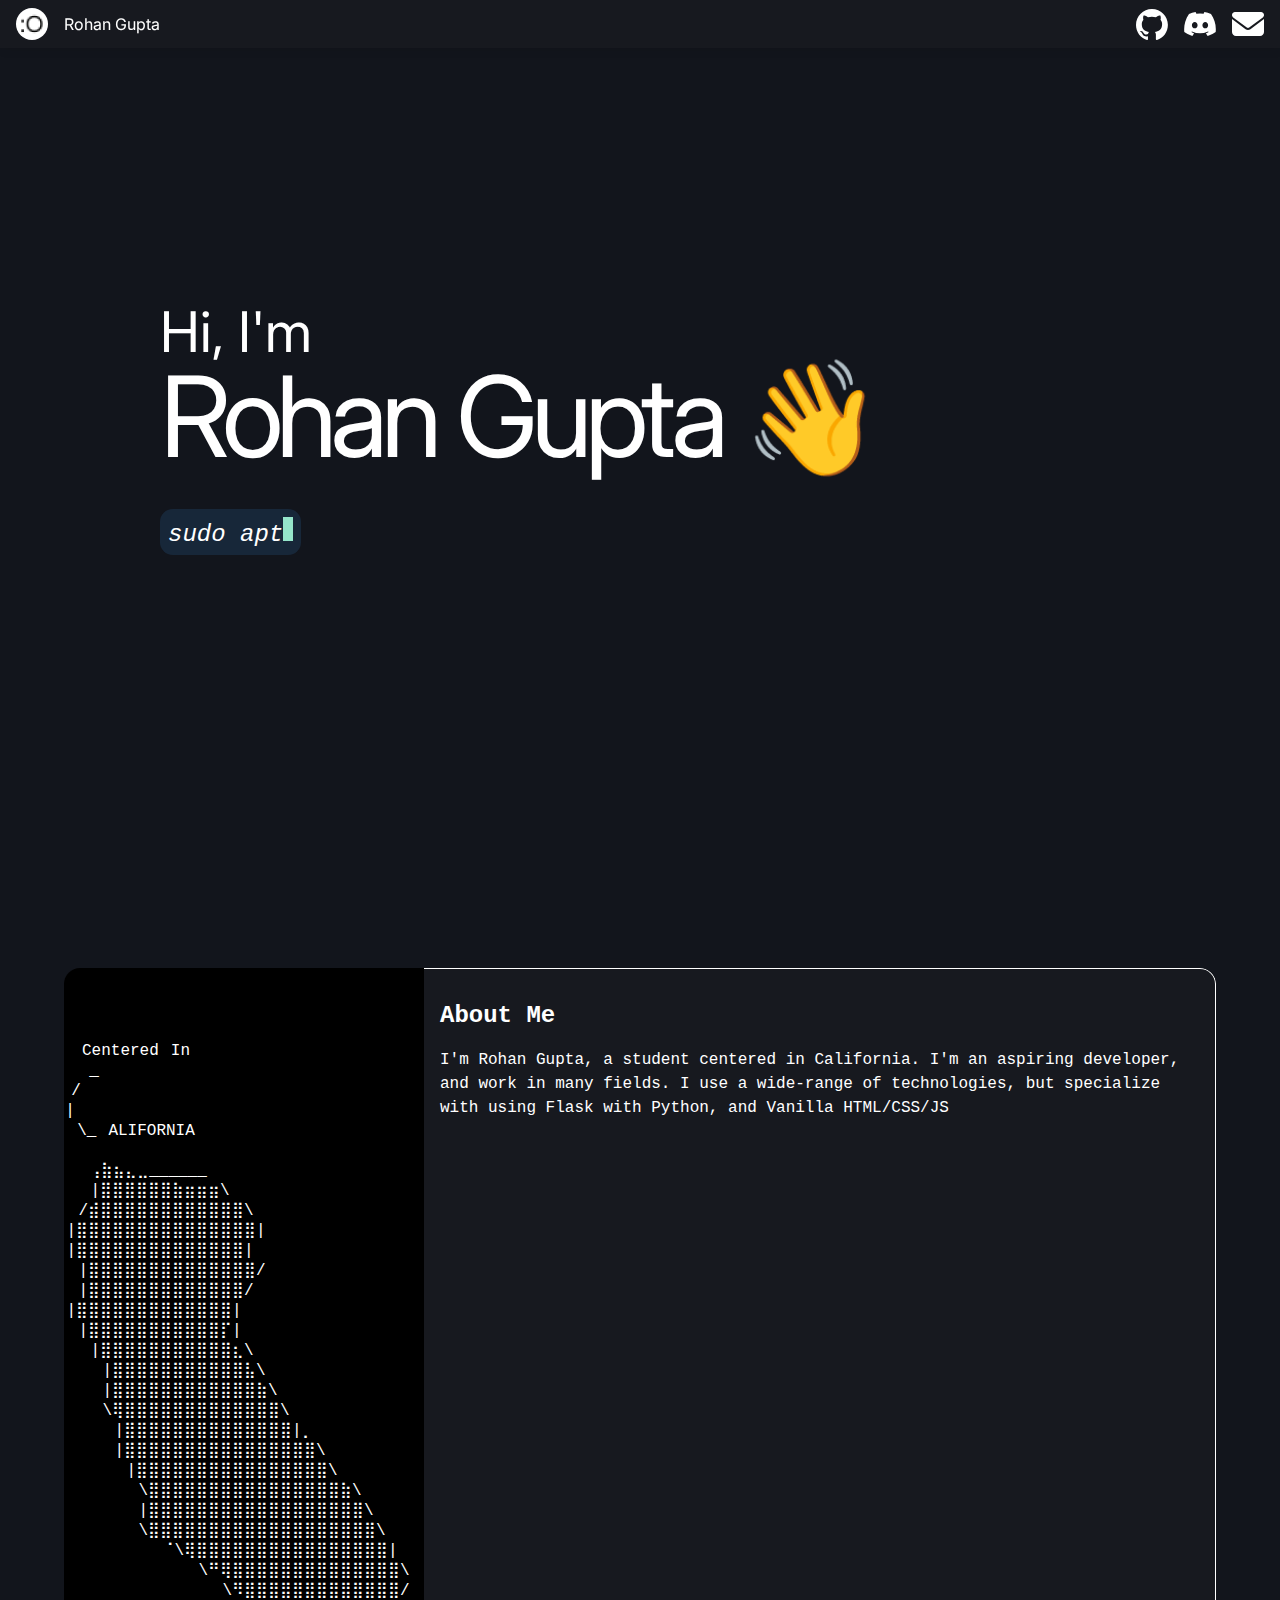
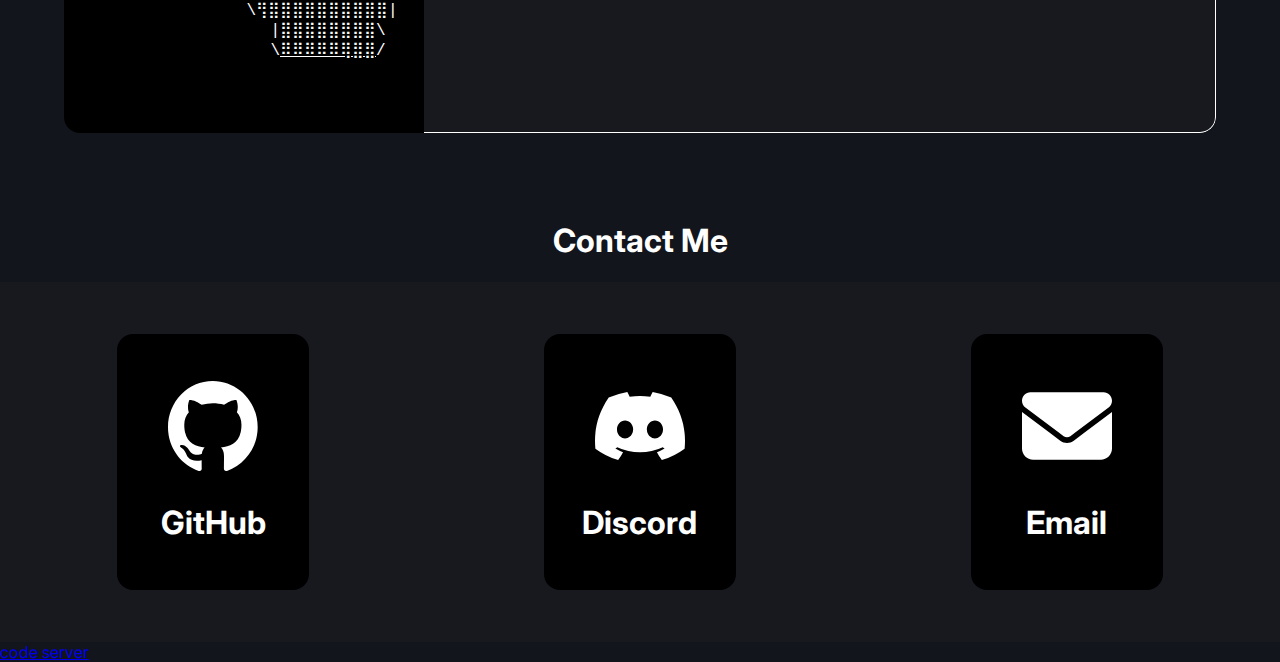
==== index.html @ 567fceb9 "Update index.html" ====
<!DOCTYPE html>
<html lang="en">

<head>
    <meta charset="UTF-8">
    <meta name="viewport" content="width=device-width, initial-scale=1.0">
    <title>Rohan Gupta</title>
    <!-- <link rel="preconnect" href="https://fonts.googleapis.com">
    <link rel="preconnect" href="https://fonts.gstatic.com" crossorigin> -->
    <link href="https://fonts.googleapis.com/css2?family=Inter:wght@100..900&display=swap" rel="stylesheet">

    <link rel="stylesheet" href="global.css">
    <link rel="stylesheet" href="style.css">

    <link href="https://fonts.googleapis.com/css2?family=Fira+Code:wght@300..700&display=swap" rel="stylesheet">
    <script src="script.js" defer></script>
</head>

<body>
    <nav>
        <span class="profile">
            <img src="pfp.png" alt="">
            <span class="flipper"><span id="first">Rohan Gupta</span><br><span class="second">Contact Me</span></span>
        </span>
        <span class="contact">
            <a href="https://github.com/simplyrohan" style="mask-image: url(github.svg);" target="_blank"></a>
            <a href="https://discord.com/users/997641290068000818" style="mask-image: url(discord.svg);"
                target="_blank"></a>
            <a href="mailto: simplyrohan10@gmail.com" style="mask-image: url(email.svg);" target="_blank"></a>
        </span>
    </nav>
    <span id="mouse-trail"></span>
    <div class="hero">
        <div class="glitch"></div>
        <div class="container">
            Hi, I'm
            <br>
            <span class="name">Rohan Gupta <span class="wave">👋</span></span>
            <br>
            <span class="code" id="activate"></span>
        </div>
    </div>
    <div class="about">
        <div class="card">
            <div id="location" style="font-family: monospace;">
                <span>⠀Centered⠀In⠀⠀⠀⠀⠀⠀⠀⠀⠀⠀⠀⠀⠀⠀⠀⠀⠀⠀⠀</span>
                <span>⠀⠀_⠀⠀⠀⠀⠀⠀⠀⠀⠀⠀⠀⠀⠀⠀⠀⠀⠀⠀⠀⠀⠀⠀⠀⠀⠀⠀⠀</span>
                <span> /⠀⠀⠀⠀⠀⠀⠀⠀⠀⠀⠀⠀⠀⠀⠀⠀⠀⠀⠀⠀⠀⠀⠀⠀⠀⠀⠀⠀</span>
                <span>|⠀⠀⠀⠀⠀⠀⠀⠀⠀⠀⠀⠀⠀⠀⠀⠀⠀⠀⠀⠀⠀⠀⠀⠀⠀⠀⠀⠀⠀</span>
                <span> \_⠀ALIFORNIA⠀⠀⠀⠀⠀⠀⠀⠀⠀⠀⠀⠀⠀⠀⠀⠀⠀⠀</span>
                <span>⠀⠀⠀⠀⠀⠀⠀⠀⠀⠀⠀⠀⠀⠀⠀⠀⠀⠀⠀⠀⠀⠀⠀⠀⠀⠀⠀⠀⠀⠀</span>
                <span>⠀⠀⢠⣷⣦⣄⣀______⠀⠀⠀⠀⠀⠀⠀⠀⠀⠀⠀⠀⠀⠀⠀⠀⠀⠀</span>
                <span>⠀⠀|⣿⣿⣿⣿⣿⣿⣷⣶⣶⣶\⠀⠀⠀⠀⠀⠀⠀⠀⠀⠀⠀⠀⠀⠀⠀⠀</span>
                <span>⠀/⣾⣿⣿⣿⣿⣿⣿⣿⣿⣿⣿⣿⣿\⠀⠀⠀⠀⠀⠀⠀⠀⠀⠀⠀⠀⠀⠀</span>
                <span>|⣿⣿⣿⣿⣿⣿⣿⣿⣿⣿⣿⣿⣿⣿⣿|⠀⠀⠀⠀⠀⠀⠀⠀⠀⠀⠀⠀⠀</span>
                <span>|⣿⣿⣿⣿⣿⣿⣿⣿⣿⣿⣿⣿⣿⣿|⠀⠀⠀⠀⠀⠀⠀⠀⠀⠀⠀⠀⠀⠀</span>
                <span>⠀|⣿⣿⣿⣿⣿⣿⣿⣿⣿⣿⣿⣿⣿⣿/⠀⠀⠀⠀⠀⠀⠀⠀⠀⠀⠀⠀⠀</span>
                <span>⠀|⣿⣿⣿⣿⣿⣿⣿⣿⣿⣿⣿⣿⣿/⠀⠀⠀⠀⠀⠀⠀⠀⠀⠀⠀⠀⠀⠀</span>
                <span>|⣿⣿⣿⣿⣿⣿⣿⣿⣿⣿⣿⣿⣿|⠀⠀⠀⠀⠀⠀⠀⠀⠀⠀⠀⠀⠀⠀⠀</span>
                <span>⠀|⣿⣿⣿⣿⣿⣿⣿⣿⣿⣿⣿⡏|⠀⠀⠀⠀⠀⠀⠀⠀⠀⠀⠀⠀⠀⠀⠀</span>
                <span>⠀⠀|⣿⣿⣿⣿⣿⣿⣿⣿⣿⣿⣿⣆\⠀⠀⠀⠀⠀⠀⠀⠀⠀⠀⠀⠀⠀⠀</span>
                <span>⠀⠀⠀|⣿⣿⣿⣿⣿⣿⣿⣿⣿⣿⣿⣧\⠀⠀⠀⠀⠀⠀⠀⠀⠀⠀⠀⠀⠀</span>
                <span>⠀⠀⠀|⣿⣿⣿⣿⣿⣿⣿⣿⣿⣿⣿⣿⣷\⠀⠀⠀⠀⠀⠀⠀⠀⠀⠀⠀⠀</span>
                <span>⠀⠀⠀\⢿⣿⣿⣿⣿⣿⣿⣿⣿⣿⣿⣿⣿⣿\⠀⠀⠀⠀⠀⠀⠀⠀⠀⠀⠀</span>
                <span>⠀⠀⠀⠀|⣿⣿⣿⣿⣿⣿⣿⣿⣿⣿⣿⣿⣿⣿|⡀⠀⠀⠀⠀⠀⠀⠀⠀⠀</span>
                <span>⠀⠀⠀⠀|⣿⣿⣿⣿⣿⣿⣿⣿⣿⣿⣿⣿⣿⣿⣿⣿\⠀⠀⠀⠀⠀⠀⠀⠀</span>
                <span>⠀⠀⠀⠀⠀|⣿⣿⣿⣿⣿⣿⣿⣿⣿⣿⣿⣿⣿⣿⣿⣿\⠀⠀⠀⠀⠀⠀⠀</span>
                <span>⠀⠀⠀⠀⠀⠀\⣿⣿⣿⣿⣿⣿⣿⣿⣿⣿⣿⣿⣿⣿⣿⣿⣷\⠀⠀⠀⠀⠀</span>
                <span>⠀⠀⠀⠀⠀⠀|⣿⣿⣿⣿⣿⣿⣿⣿⣿⣿⣿⣿⣿⣿⣿⣿⣿⣿\⠀⠀⠀⠀</span>
                <span>⠀⠀⠀⠀⠀⠀\⣿⣿⣿⣿⣿⣿⣿⣿⣿⣿⣿⣿⣿⣿⣿⣿⣿⣿⣿\⠀⠀⠀</span>
                <span>⠀⠀⠀⠀⠀⠀⠀⠀⠈\⢿⣿⣿⣿⣿⣿⣿⣿⣿⣿⣿⣿⣿⣿⣿⣿⣿|⠀⠀</span>
                <span>⠀⠀⠀⠀⠀⠀⠀⠀⠀⠀⠀\⠛⢿⣿⣿⣿⣿⣿⣿⣿⣿⣿⣿⣿⣿⣿⣿\⠀</span>
                <span>⠀⠀⠀⠀⠀⠀⠀⠀⠀⠀⠀⠀⠀\⠻⣿⣿⣿⣿⣿⣿⣿⣿⣿⣿⣿⣿⣿/⠀</span>
                <span>⠀⠀⠀⠀⠀⠀⠀⠀⠀⠀⠀⠀⠀⠀⠀\⢻⣿⣿⣿⣿⣿⣿⣿⣿⣿⣿|⠀⠀</span>
                <span>⠀⠀⠀⠀⠀⠀⠀⠀⠀⠀⠀⠀⠀⠀⠀⠀⠀|⣿⣿⣿⣿⣿⣿⣿⣿\⠀⠀⠀</span>
                <span>⠀⠀⠀⠀⠀⠀⠀⠀⠀⠀⠀⠀⠀⠀⠀⠀⠀\<u>⠿⠿⠿⠿⠿⢿⣿⣿</u>/⠀⠀⠀</span>
            </div>
            <div id="aboutme">
                <h2>About Me</h2>
                <p>I'm Rohan Gupta, a student centered in California. I'm an aspiring developer, and work in many
                    fields.
                    I use a wide-range of technologies, but specialize with using Flask with Python, and Vanilla
                    HTML/CSS/JS
                    <span id="techonolgies">

                    </span>
                </p>
            </div>
        </div>
    </div>

    <div class="center-parent"><h1>Contact Me</h1></div>
    <div id="contact">
        <a class="contact-card" href="https://github.com/simplyrohan" target="_blank">
            <img src="github.svg" alt="">
            GitHub
        </a>
        <a class="contact-card" href="https://discord.com/users/997641290068000818" target="_blank">
            <img src="discord.svg" alt="">
            Discord
        </a><a class="contact-card" href="mailto: simplyrohan10@gmail.com" target="_blank">
            <img src="email.svg" alt="">
            Email
        </a>
    </div>
    <a href="https://code.simplyrohan.xyz/">code server</>
</body>

</html>
---- global.css ----
:root {
    --background: #12151C;
    --text: white;

    --accent: #95E6CB;
    --accent-2: #73D0FF;

    --primary: #409FFF21;
    --secondary: #409FFF40;
    --tertiary: #17191f;

}

body {
    background-color: var(--background);
    color: var(--text);
    font-family: 'Inter', sans-serif;

    overflow: overlay;
    overflow-x: hidden;

    margin: 0;
    padding: 0;
}

::-webkit-scrollbar {
    width: 7px;
}

::-webkit-scrollbar-thumb {
    background: rgba(90, 90, 90);
    border-radius: 100px;
    height: 10px;
}

::-webkit-scrollbar-track {
    background: rgba(0, 0, 0, 0);
}

#mouse-trail {
    position: fixed;
    display: inline-block;
    background-color: var(--accent);
    opacity: 0;
    height: 2rem;
    width: 2rem;
    border-radius: 100rem;

    transition: 0.1s ease-out;

    pointer-events: none;

}

nav {
    position: fixed;
    top: 0;
    left: 0;

    height: 3rem;
    width: 100%;
    
    z-index: 1000;
    overflow: hidden;

    background-color: var(--tertiary);
    box-shadow: 1px 1px 10px rgba(0, 0, 0, 0.1);

    display: flex;
    flex-direction: row;

    .profile {
        height: 100%;
        display: inline-flex;
        width: 50rem;

        flex-direction: row;
        justify-content: flex-start;
        align-items: center;

        margin-left: 1rem;
        gap: 1rem;

        img {
            height: 2rem;
            width: 2rem;
            border-radius: 100rem;
        }

        span {
            font-size: 1rem;
            line-height: 2rem;
            margin-top: 2rem;
            
            transition: all 0.25s ease-out;

            .second {
                color: var(--accent);
                font-weight: bold;
            }
        }
        span:hover {
            margin-top: -2rem;
            cursor: pointer;
        }
    }
    .contact {
        height: 100%;
        display: inline-flex;
        width: 35rem;

        flex-direction: row;
        justify-content: flex-end;
        align-items: center;

        margin-right: 1rem;
        gap: 1rem;

        a {
            display: inline-block;
            height: 2rem;
            width: 2rem;
            background-color: white;
            mask-repeat: no-repeat;
            mask-position: center;
            mask-size: contain;

            transition: all 0.1s ease-out;
        }
        a:hover {
            transform: scale(1.05);
            background-color: var(--accent);
        }
    }
}

.center-parent {
    display: flex;
    align-items: center;
    justify-content: center;
}
---- style.css ----
.hero {
    height: 100vh;
    width: 100vw;

    display: flex;
    justify-content: center;
    align-items: center;

    .container {
        width: 75vw;
        height: 20rem;
        font-size: 3.5rem;
        font-weight: 400;

        line-height: 150%;

        .name {
            font-size: 7rem;
            /* letter-spacing: -10%; */
            letter-spacing: -7px;

            .wave {
                display: inline-block;
                animation: wave 2s infinite;
            }
        }

        @media (min-width: 600px) {
            .code {
                display: inline-block;
                font-family: 'Fire Code', monospace;
                font-style: italic;
                font-size: 1.5rem;
                background-color: var(--primary);
                padding: 0.5rem;
                line-height: 100%;
                border-radius: 0.8rem;
            }

            .code::after {
                content: '   ';
                display: inline-block;
                width: 0.7ch;
                height: 1.5rem;
                background-color: var(--accent);
                animation: cursor 0.8s infinite;

            }
        }
        @media (max-width: 600px) {
            .code {
                display: none;
            }
            
        }

    }


}

@keyframes wave {
    0% {
        transform: rotate(10deg);
    }

    50% {
        transform: rotate(35deg);
    }

    100% {
        transform: rotate(10deg);
    }
}

@keyframes cursor {
    0% {
        opacity: 1;
    }

    50% {
        opacity: 0;
    }

    100% {
        opacity: 1;
    }
}

.about {
    height: 100vh;
    display: flex;
    justify-content: center;
    align-items: center;

    .card {
        display: flex;
        flex-direction: row;
        background-color: var(--tertiary);
        height: 85vh;
        width: 90vw;

        border-radius: 1rem;
        overflow: hidden;


        #aboutme {
            width: 100%;
            border: 1px solid white;
            border-top-right-radius: 1rem;
            border-bottom-right-radius: 1rem;

            padding: 1rem;

            font-family: monospace;
            font-size: 1rem;
            line-height: 150%;
        }

        @media (min-width: 1000px) {

            #aboutme {
                border-left: none;

            }

            #location {

                display: flex;
                flex-direction: column;
                align-items: center;
                justify-content: center;
                height: 100%;
                width: 35vw;

                font-size: 1rem;


                background-color: black;

                span {
                    display: block;
                    text-wrap: nowrap;
                }
            }
        }

        @media (max-width: 1000px) {
            #aboutme {
                border-radius: 1rem;
            }

            #location {
                display: none;
            }
        }
    }
}

#contact {
    height: 40vh;
    width: 100vw;
    display: flex;
    flex-direction: row;
    justify-content: space-around;
    align-items: center;


    background-color: var(--tertiary);

    .contact-card {
        text-decoration: none;
        color: var(--text);
        font-weight: bold;
        font-size: 2rem;
        font-family: 'Inter', sans-serif;

        display: flex;
        flex-direction: column;
        justify-content: center;
        align-items: center;

        gap: 2rem;

        background-color: black;
        height: 14rem;
        width: 10rem;

        border-radius: 1rem;

        padding: 1rem;

        transition: all 0.2s ease-out;

        img {
            height: 10vh;
            width: 10vh;
            transition: all 0.2s ease-out;

        }

    }

    .contact-card:hover {
        background-color: var(--primary);
        color: var(--accent);

        img {
            transform: scale(1.1);
        }
    }
}
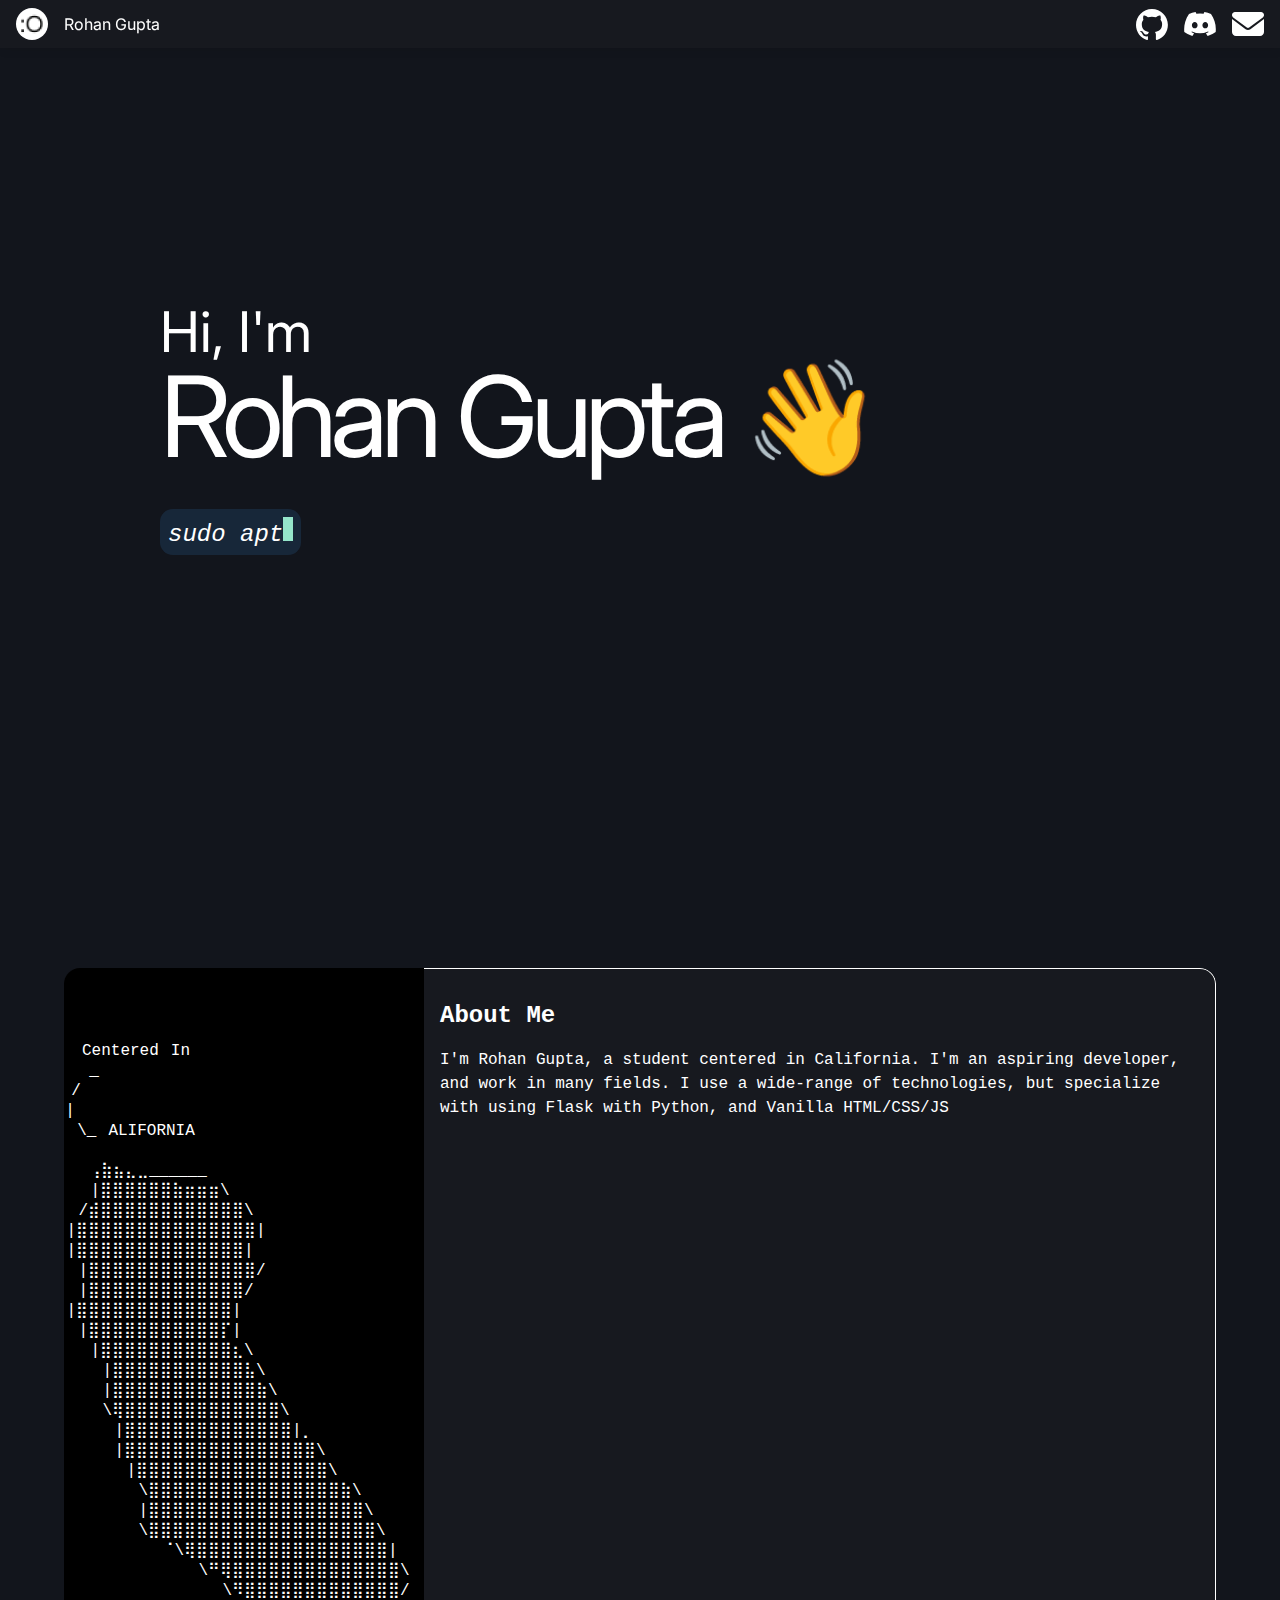
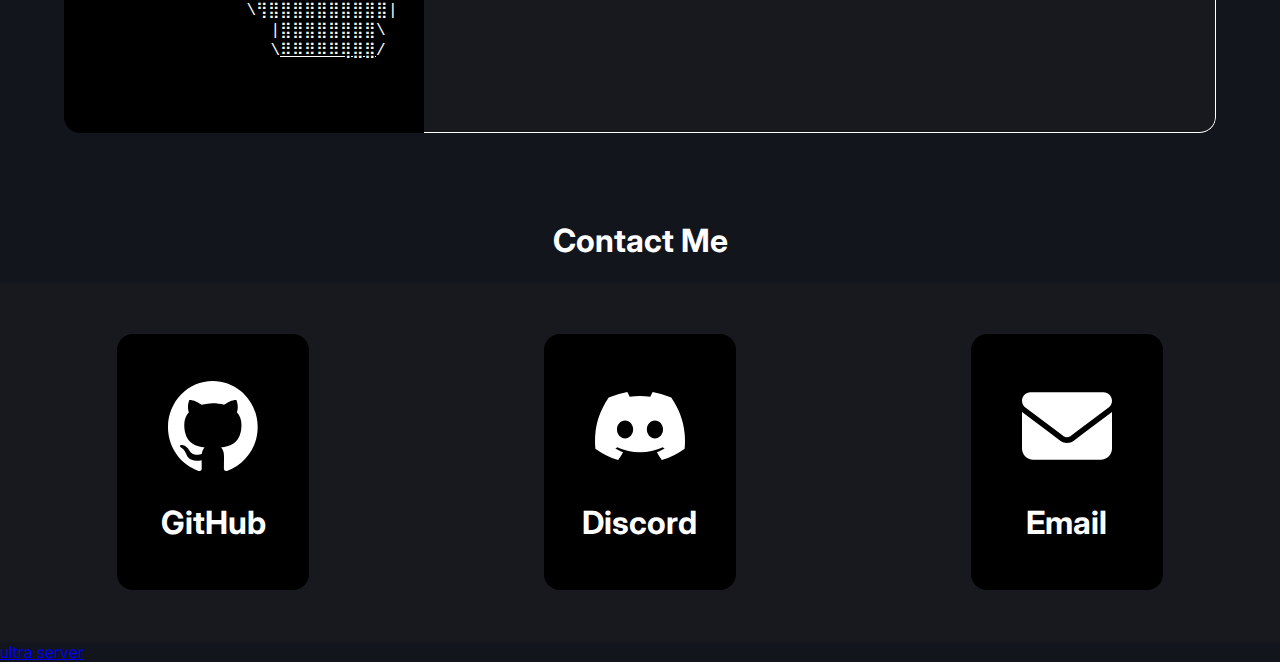
==== commit 7b02a36d: "Update index.html" ====
--- a/index.html
+++ b/index.html
@@ -103,7 +103,7 @@
             Email
         </a>
     </div>
-    <a href="https://code.simplyrohan.xyz/">code server</>
+    <a href="https://ultra.simplyrohan.xyz/">ultra server</a>
 </body>
 
-</html>+</html>
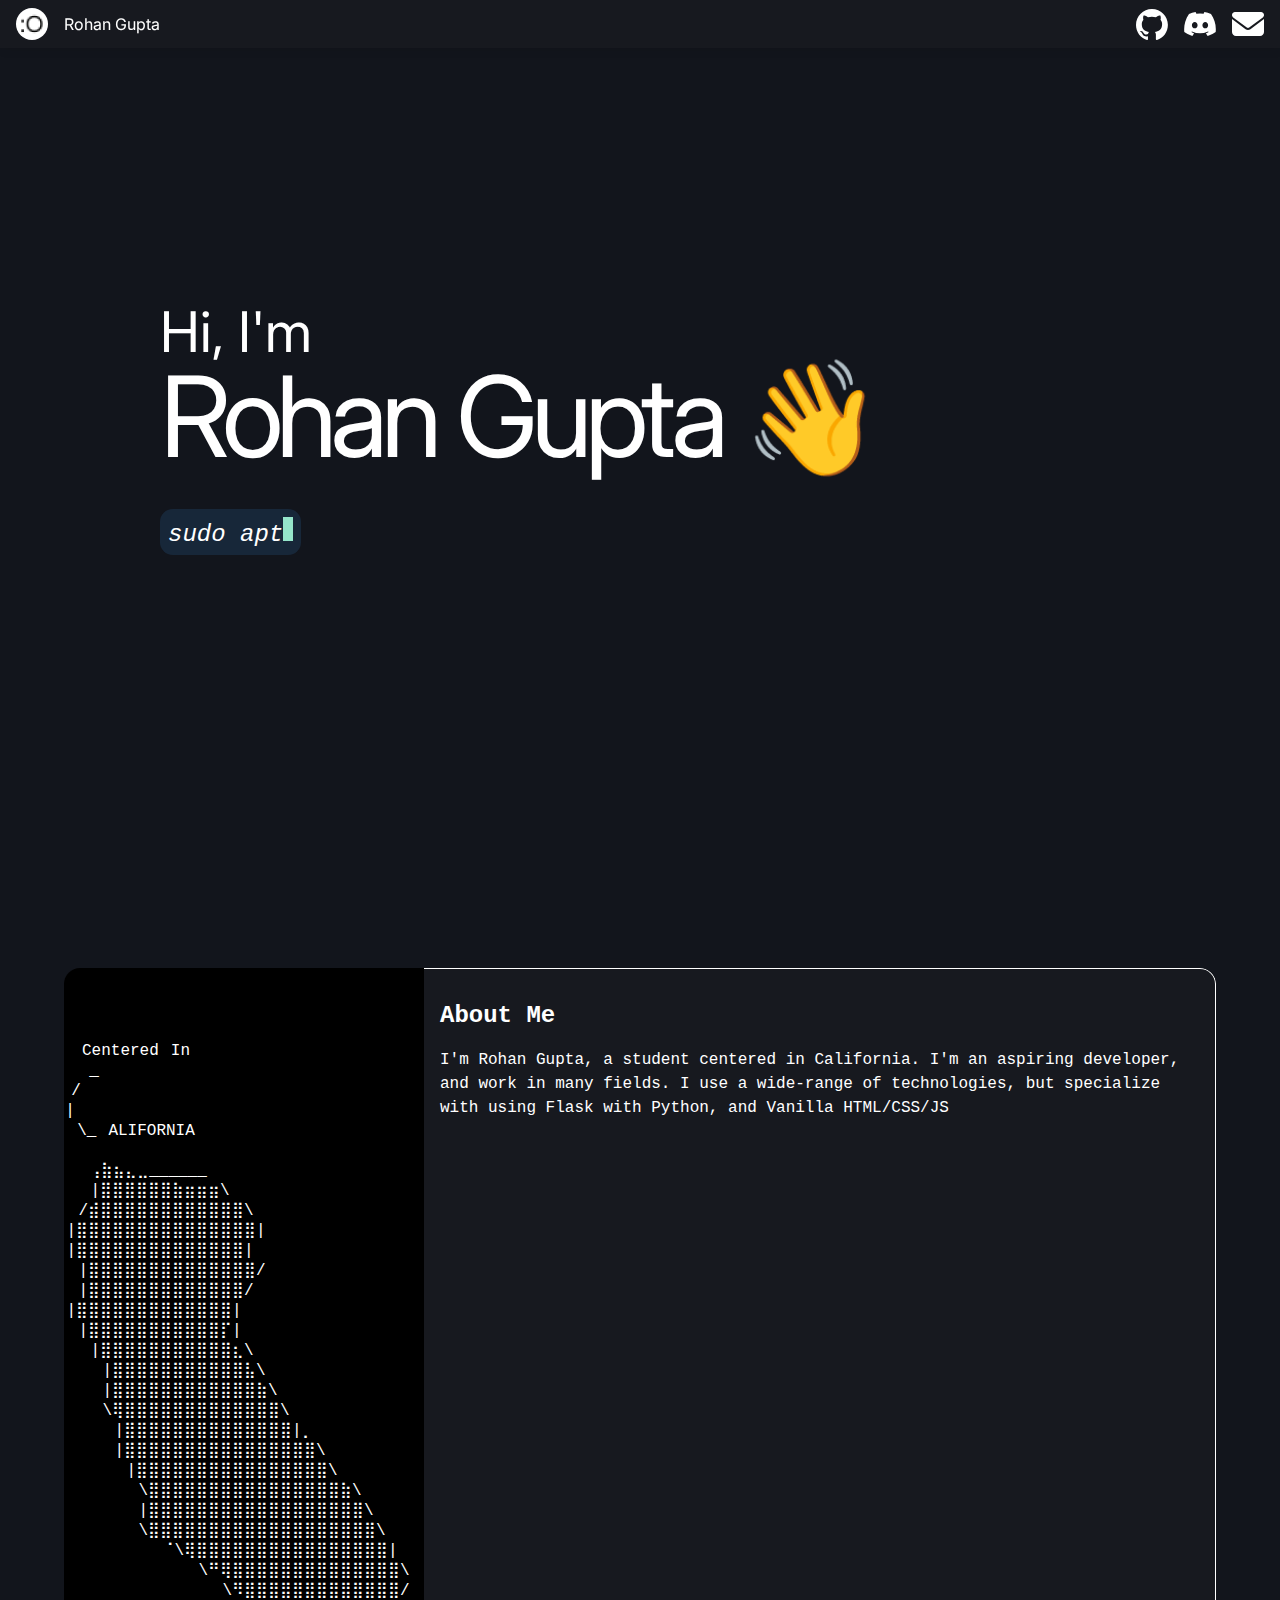
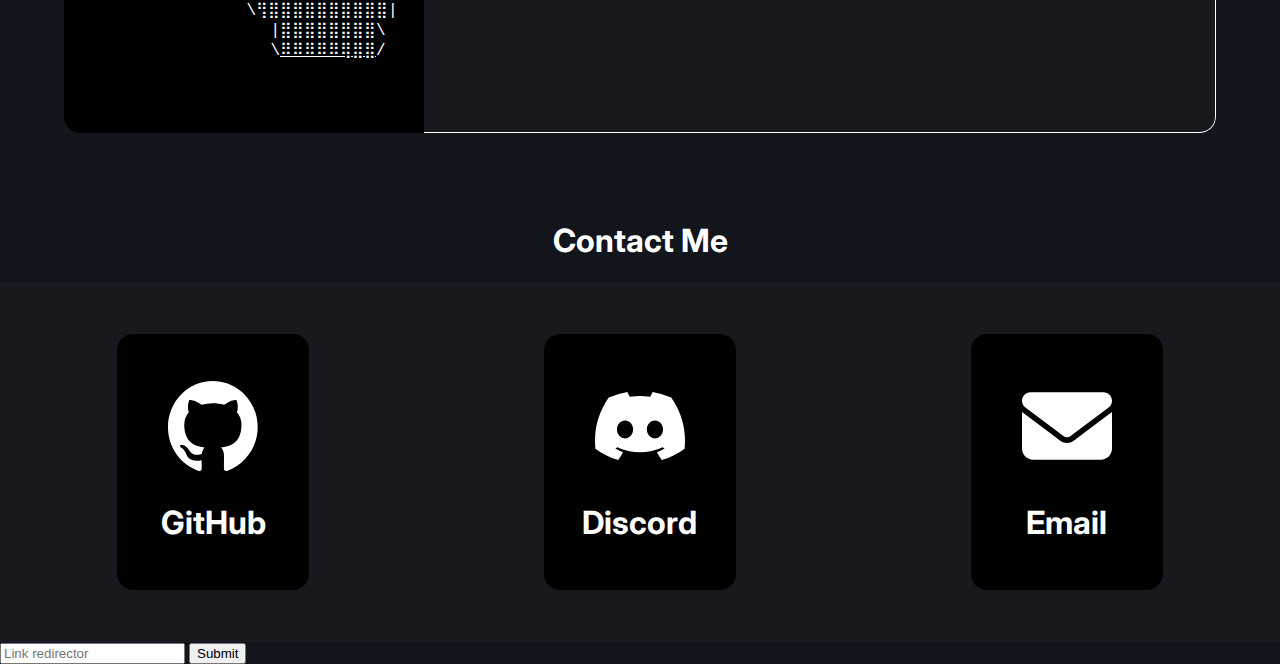
==== commit cda70f81: "link redircctor" ====
--- a/index.html
+++ b/index.html
@@ -89,7 +89,9 @@
         </div>
     </div>
 
-    <div class="center-parent"><h1>Contact Me</h1></div>
+    <div class="center-parent">
+        <h1>Contact Me</h1>
+    </div>
     <div id="contact">
         <a class="contact-card" href="https://github.com/simplyrohan" target="_blank">
             <img src="github.svg" alt="">
@@ -103,7 +105,24 @@
             Email
         </a>
     </div>
-    <a href="https://ultra.simplyrohan.xyz/">ultra server</a>
+    <form id="redirector">
+        <input type="text" placeholder="Link redirector" id="redirector-target">
+        <input type="submit" value="Submit">
+    </form>
+    <script>
+        window.onerror = (e, s, l) => {
+            alert(e, s, l)
+        }
+        document.querySelector("#redirector").addEventListener('submit', (e) => {
+            e.preventDefault()
+            if (!/^https?:\/\//i.test(document.querySelector('#redirector-target').value)) {
+                window.location.href = 'http://' + document.querySelector('#redirector-target').value
+            }
+            else {
+                window.location.href = document.querySelector('#redirector-target').value
+            }
+        })
+    </script>
 </body>
 
-</html>
+</html>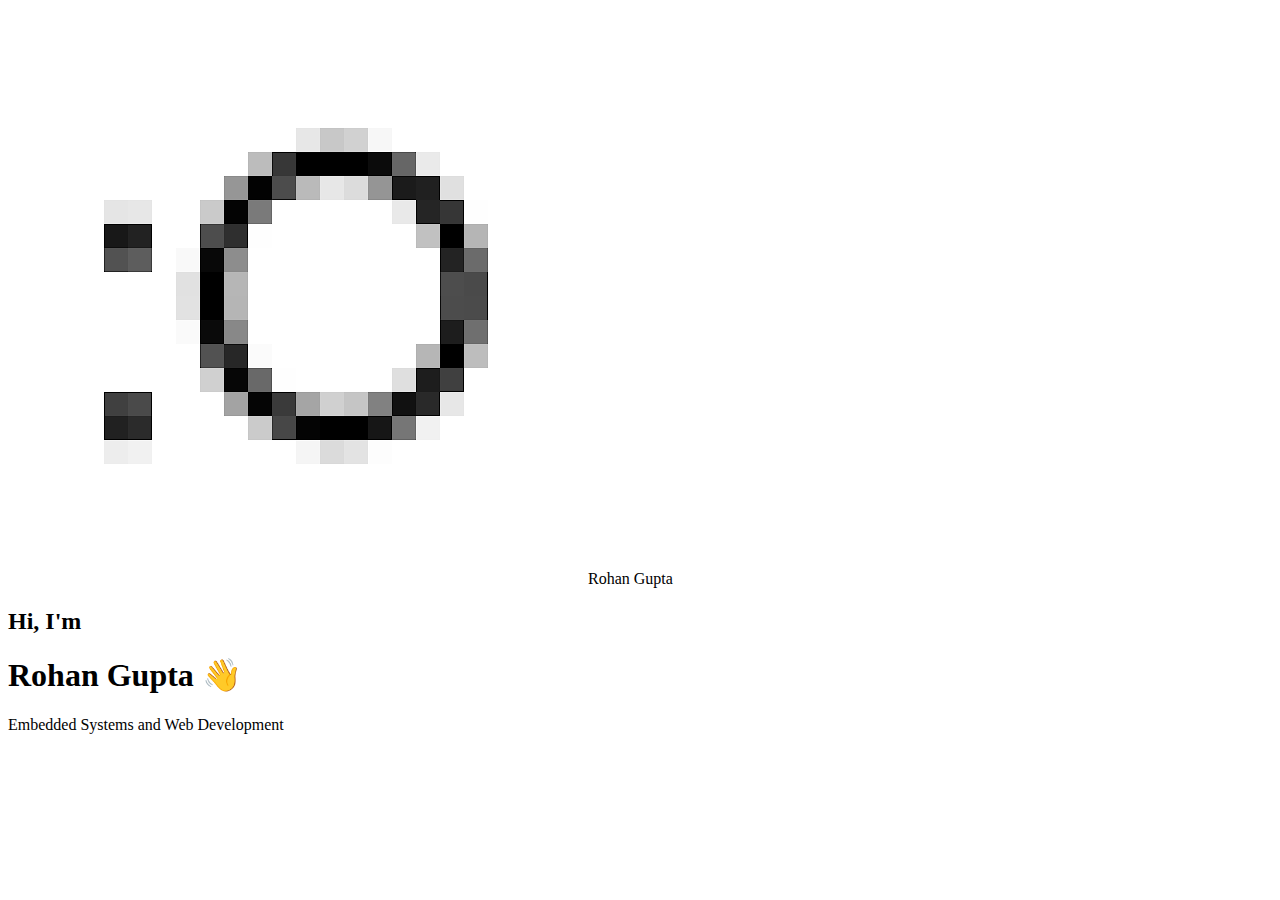
==== commit 3ee953e6: "Remove junk and strip down the site" ====
--- a/index.html
+++ b/index.html
@@ -4,125 +4,27 @@
 <head>
     <meta charset="UTF-8">
     <meta name="viewport" content="width=device-width, initial-scale=1.0">
-    <title>Rohan Gupta</title>
-    <!-- <link rel="preconnect" href="https://fonts.googleapis.com">
-    <link rel="preconnect" href="https://fonts.gstatic.com" crossorigin> -->
-    <link href="https://fonts.googleapis.com/css2?family=Inter:wght@100..900&display=swap" rel="stylesheet">
+    <title>simplyrohan</title>
 
-    <link rel="stylesheet" href="global.css">
-    <link rel="stylesheet" href="style.css">
-
-    <link href="https://fonts.googleapis.com/css2?family=Fira+Code:wght@300..700&display=swap" rel="stylesheet">
-    <script src="script.js" defer></script>
+    <link rel="stylesheet" href="styles/index.css">
 </head>
 
 <body>
     <nav>
-        <span class="profile">
-            <img src="pfp.png" alt="">
-            <span class="flipper"><span id="first">Rohan Gupta</span><br><span class="second">Contact Me</span></span>
+        <span class="left">
+            <img src="assets/profile.png" alt="" id="profile-picture">
+            <span>Rohan Gupta</span>
         </span>
-        <span class="contact">
-            <a href="https://github.com/simplyrohan" style="mask-image: url(github.svg);" target="_blank"></a>
-            <a href="https://discord.com/users/997641290068000818" style="mask-image: url(discord.svg);"
-                target="_blank"></a>
-            <a href="mailto: simplyrohan10@gmail.com" style="mask-image: url(email.svg);" target="_blank"></a>
+        <span class="right"></span>
+    </nav>
+    <div class="section" id="hero">
+        <h2>Hi, I'm</h2>
+        <h1 class="huge">Rohan Gupta <span id="wave">👋</span></h1>
+        <span class="caption">
+            <span class="fancy">Embedded Systems</span> and <span class="fancy">Web Development</span>
         </span>
-    </nav>
-    <span id="mouse-trail"></span>
-    <div class="hero">
-        <div class="glitch"></div>
-        <div class="container">
-            Hi, I'm
-            <br>
-            <span class="name">Rohan Gupta <span class="wave">👋</span></span>
-            <br>
-            <span class="code" id="activate"></span>
-        </div>
-    </div>
-    <div class="about">
-        <div class="card">
-            <div id="location" style="font-family: monospace;">
-                <span>⠀Centered⠀In⠀⠀⠀⠀⠀⠀⠀⠀⠀⠀⠀⠀⠀⠀⠀⠀⠀⠀⠀</span>
-                <span>⠀⠀_⠀⠀⠀⠀⠀⠀⠀⠀⠀⠀⠀⠀⠀⠀⠀⠀⠀⠀⠀⠀⠀⠀⠀⠀⠀⠀⠀</span>
-                <span> /⠀⠀⠀⠀⠀⠀⠀⠀⠀⠀⠀⠀⠀⠀⠀⠀⠀⠀⠀⠀⠀⠀⠀⠀⠀⠀⠀⠀</span>
-                <span>|⠀⠀⠀⠀⠀⠀⠀⠀⠀⠀⠀⠀⠀⠀⠀⠀⠀⠀⠀⠀⠀⠀⠀⠀⠀⠀⠀⠀⠀</span>
-                <span> \_⠀ALIFORNIA⠀⠀⠀⠀⠀⠀⠀⠀⠀⠀⠀⠀⠀⠀⠀⠀⠀⠀</span>
-                <span>⠀⠀⠀⠀⠀⠀⠀⠀⠀⠀⠀⠀⠀⠀⠀⠀⠀⠀⠀⠀⠀⠀⠀⠀⠀⠀⠀⠀⠀⠀</span>
-                <span>⠀⠀⢠⣷⣦⣄⣀______⠀⠀⠀⠀⠀⠀⠀⠀⠀⠀⠀⠀⠀⠀⠀⠀⠀⠀</span>
-                <span>⠀⠀|⣿⣿⣿⣿⣿⣿⣷⣶⣶⣶\⠀⠀⠀⠀⠀⠀⠀⠀⠀⠀⠀⠀⠀⠀⠀⠀</span>
-                <span>⠀/⣾⣿⣿⣿⣿⣿⣿⣿⣿⣿⣿⣿⣿\⠀⠀⠀⠀⠀⠀⠀⠀⠀⠀⠀⠀⠀⠀</span>
-                <span>|⣿⣿⣿⣿⣿⣿⣿⣿⣿⣿⣿⣿⣿⣿⣿|⠀⠀⠀⠀⠀⠀⠀⠀⠀⠀⠀⠀⠀</span>
-                <span>|⣿⣿⣿⣿⣿⣿⣿⣿⣿⣿⣿⣿⣿⣿|⠀⠀⠀⠀⠀⠀⠀⠀⠀⠀⠀⠀⠀⠀</span>
-                <span>⠀|⣿⣿⣿⣿⣿⣿⣿⣿⣿⣿⣿⣿⣿⣿/⠀⠀⠀⠀⠀⠀⠀⠀⠀⠀⠀⠀⠀</span>
-                <span>⠀|⣿⣿⣿⣿⣿⣿⣿⣿⣿⣿⣿⣿⣿/⠀⠀⠀⠀⠀⠀⠀⠀⠀⠀⠀⠀⠀⠀</span>
-                <span>|⣿⣿⣿⣿⣿⣿⣿⣿⣿⣿⣿⣿⣿|⠀⠀⠀⠀⠀⠀⠀⠀⠀⠀⠀⠀⠀⠀⠀</span>
-                <span>⠀|⣿⣿⣿⣿⣿⣿⣿⣿⣿⣿⣿⡏|⠀⠀⠀⠀⠀⠀⠀⠀⠀⠀⠀⠀⠀⠀⠀</span>
-                <span>⠀⠀|⣿⣿⣿⣿⣿⣿⣿⣿⣿⣿⣿⣆\⠀⠀⠀⠀⠀⠀⠀⠀⠀⠀⠀⠀⠀⠀</span>
-                <span>⠀⠀⠀|⣿⣿⣿⣿⣿⣿⣿⣿⣿⣿⣿⣧\⠀⠀⠀⠀⠀⠀⠀⠀⠀⠀⠀⠀⠀</span>
-                <span>⠀⠀⠀|⣿⣿⣿⣿⣿⣿⣿⣿⣿⣿⣿⣿⣷\⠀⠀⠀⠀⠀⠀⠀⠀⠀⠀⠀⠀</span>
-                <span>⠀⠀⠀\⢿⣿⣿⣿⣿⣿⣿⣿⣿⣿⣿⣿⣿⣿\⠀⠀⠀⠀⠀⠀⠀⠀⠀⠀⠀</span>
-                <span>⠀⠀⠀⠀|⣿⣿⣿⣿⣿⣿⣿⣿⣿⣿⣿⣿⣿⣿|⡀⠀⠀⠀⠀⠀⠀⠀⠀⠀</span>
-                <span>⠀⠀⠀⠀|⣿⣿⣿⣿⣿⣿⣿⣿⣿⣿⣿⣿⣿⣿⣿⣿\⠀⠀⠀⠀⠀⠀⠀⠀</span>
-                <span>⠀⠀⠀⠀⠀|⣿⣿⣿⣿⣿⣿⣿⣿⣿⣿⣿⣿⣿⣿⣿⣿\⠀⠀⠀⠀⠀⠀⠀</span>
-                <span>⠀⠀⠀⠀⠀⠀\⣿⣿⣿⣿⣿⣿⣿⣿⣿⣿⣿⣿⣿⣿⣿⣿⣷\⠀⠀⠀⠀⠀</span>
-                <span>⠀⠀⠀⠀⠀⠀|⣿⣿⣿⣿⣿⣿⣿⣿⣿⣿⣿⣿⣿⣿⣿⣿⣿⣿\⠀⠀⠀⠀</span>
-                <span>⠀⠀⠀⠀⠀⠀\⣿⣿⣿⣿⣿⣿⣿⣿⣿⣿⣿⣿⣿⣿⣿⣿⣿⣿⣿\⠀⠀⠀</span>
-                <span>⠀⠀⠀⠀⠀⠀⠀⠀⠈\⢿⣿⣿⣿⣿⣿⣿⣿⣿⣿⣿⣿⣿⣿⣿⣿⣿|⠀⠀</span>
-                <span>⠀⠀⠀⠀⠀⠀⠀⠀⠀⠀⠀\⠛⢿⣿⣿⣿⣿⣿⣿⣿⣿⣿⣿⣿⣿⣿⣿\⠀</span>
-                <span>⠀⠀⠀⠀⠀⠀⠀⠀⠀⠀⠀⠀⠀\⠻⣿⣿⣿⣿⣿⣿⣿⣿⣿⣿⣿⣿⣿/⠀</span>
-                <span>⠀⠀⠀⠀⠀⠀⠀⠀⠀⠀⠀⠀⠀⠀⠀\⢻⣿⣿⣿⣿⣿⣿⣿⣿⣿⣿|⠀⠀</span>
-                <span>⠀⠀⠀⠀⠀⠀⠀⠀⠀⠀⠀⠀⠀⠀⠀⠀⠀|⣿⣿⣿⣿⣿⣿⣿⣿\⠀⠀⠀</span>
-                <span>⠀⠀⠀⠀⠀⠀⠀⠀⠀⠀⠀⠀⠀⠀⠀⠀⠀\<u>⠿⠿⠿⠿⠿⢿⣿⣿</u>/⠀⠀⠀</span>
-            </div>
-            <div id="aboutme">
-                <h2>About Me</h2>
-                <p>I'm Rohan Gupta, a student centered in California. I'm an aspiring developer, and work in many
-                    fields.
-                    I use a wide-range of technologies, but specialize with using Flask with Python, and Vanilla
-                    HTML/CSS/JS
-                    <span id="techonolgies">
-
-                    </span>
-                </p>
-            </div>
-        </div>
     </div>
 
-    <div class="center-parent">
-        <h1>Contact Me</h1>
-    </div>
-    <div id="contact">
-        <a class="contact-card" href="https://github.com/simplyrohan" target="_blank">
-            <img src="github.svg" alt="">
-            GitHub
-        </a>
-        <a class="contact-card" href="https://discord.com/users/997641290068000818" target="_blank">
-            <img src="discord.svg" alt="">
-            Discord
-        </a><a class="contact-card" href="mailto: simplyrohan10@gmail.com" target="_blank">
-            <img src="email.svg" alt="">
-            Email
-        </a>
-    </div>
-    <form id="redirector">
-        <input type="text" placeholder="Link redirector" id="redirector-target">
-        <input type="submit" value="Submit">
-    </form>
-    <script>
-        window.onerror = (e, s, l) => {
-            alert(e, s, l)
-        }
-        document.querySelector("#redirector").addEventListener('submit', (e) => {
-            e.preventDefault()
-            if (!/^https?:\/\//i.test(document.querySelector('#redirector-target').value)) {
-                window.location.href = 'http://' + document.querySelector('#redirector-target').value
-            }
-            else {
-                window.location.href = document.querySelector('#redirector-target').value
-            }
-        })
-    </script>
 </body>
 
 </html>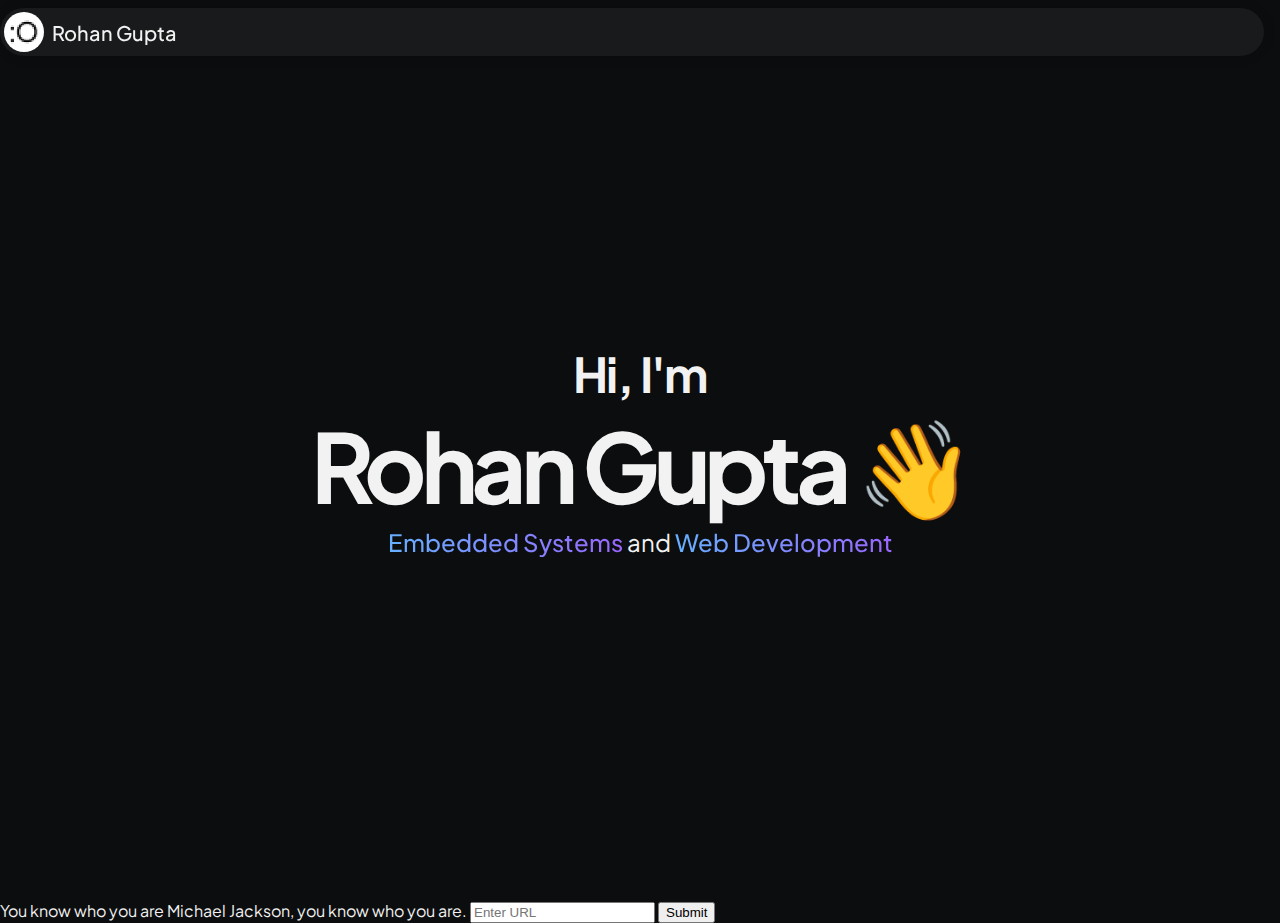
==== commit 1679ac44: "michael jackson" ====
--- a/index.html
+++ b/index.html
@@ -25,6 +25,30 @@
         </span>
     </div>
 
+    <span>
+        You know who you are Michael Jackson, you know who you are.
+        <input type="text" name="url" id="url" placeholder="Enter URL">
+        <button id="submit">Submit</button>
+    </span>
+    <script>
+
+        function makeURL(input, template = 'https://www.google.com/search?q=%s') {
+            try {
+                return new URL(input).toString();
+            } catch (err) { }
+
+            try {
+                const url = new URL(`http://${input}`);
+                if (url.hostname.includes(".")) return url.toString();
+            } catch (err) { }
+
+            return template.replace("%s", encodeURIComponent(input));
+        }
+        document.getElementById('submit').addEventListener('click', () => {
+            const url = document.getElementById('url').value;
+            window.location.href = makeURL(url);
+        });
+    </script>
 </body>
 
 </html>--- a/styles/index.css
+++ b/styles/index.css
@@ -0,0 +1,83 @@
+@import url("https://fonts.googleapis.com/css2?family=Plus+Jakarta+Sans:ital,wght@0,200..800;1,200..800&display=swap");
+body {
+  background-color: #0c0d0e;
+  color: #f2f2f2;
+  font-family: "Plus Jakarta Sans", sans-serif;
+  margin: 0;
+}
+
+* {
+  box-sizing: border-box;
+}
+
+h1 {
+  font-size: 4rem;
+  letter-spacing: -0.2rem;
+  margin: 0;
+}
+h1.huge {
+  font-size: 6rem;
+  letter-spacing: -0.4rem;
+}
+
+h2 {
+  font-size: 3rem;
+  letter-spacing: -0.1rem;
+  margin: 0;
+}
+h2.large {
+  font-size: 4rem;
+  letter-spacing: -0.2rem;
+}
+
+.caption {
+  font-size: 1.5rem;
+}
+
+.fancy {
+  color: transparent;
+  background-clip: text;
+  background-image: linear-gradient(90deg, #66b0ff, #9966ff);
+  font-weight: 500;
+}
+
+nav {
+  position: fixed;
+  top: 0.5rem;
+  height: 3rem;
+  width: calc(100vw - 1rem);
+  padding: 0.25rem;
+  border-radius: 1.75rem;
+  font-size: 1.25rem;
+  display: flex;
+  justify-content: space-between;
+  align-items: center;
+  box-shadow: 0 0 0.5rem 0.25rem rgba(0, 0, 0, 0.1);
+  background-color: #181a1b;
+}
+nav .left {
+  display: flex;
+  align-items: center;
+  gap: 0.5rem;
+}
+
+.section {
+  height: 100vh;
+  width: 100vw;
+}
+
+#hero {
+  display: flex;
+  flex-direction: column;
+  justify-content: center;
+  align-items: center;
+}
+
+nav .left #profile-picture {
+  border-radius: 1.25rem;
+  height: 2.5rem;
+  width: 2.5rem;
+}
+nav .left span {
+  font-weight: 500;
+}
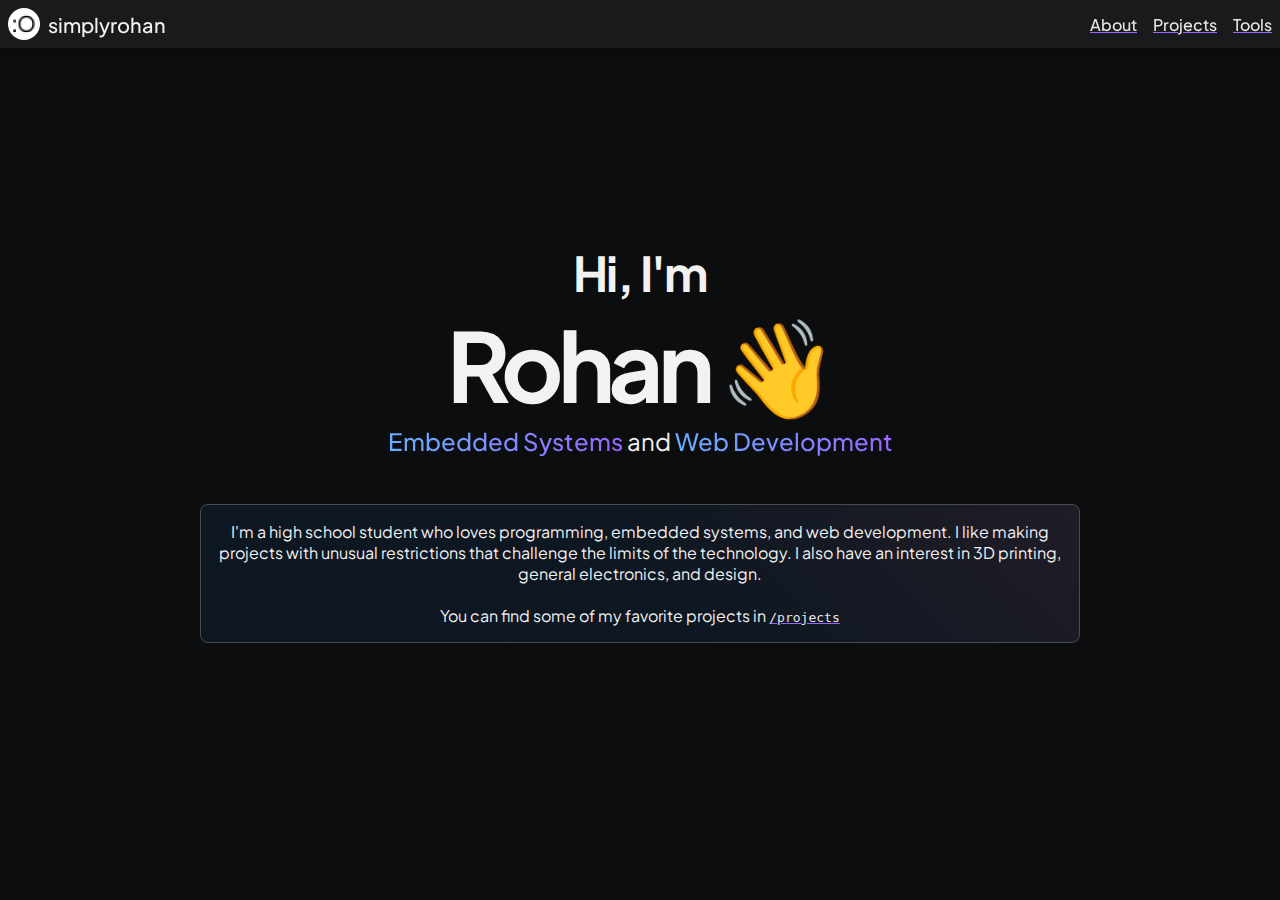
==== commit 1597b779: "lots of stuff" ====
--- a/index.html
+++ b/index.html
@@ -12,43 +12,31 @@
 <body>
     <nav>
         <span class="left">
-            <img src="assets/profile.png" alt="" id="profile-picture">
-            <span>Rohan Gupta</span>
+            <img src="assets/profile.png" id="profile-picture">
+            <span>simplyrohan</span>
         </span>
-        <span class="right"></span>
+        <span class="right">
+            <a href="index.html" class="links">About</a>
+            <a href="projects.html" class="links">Projects</a>
+            <a href="tools.html" class="links">Tools</a>
+        </span>
     </nav>
     <div class="section" id="hero">
         <h2>Hi, I'm</h2>
-        <h1 class="huge">Rohan Gupta <span id="wave">👋</span></h1>
+        <h1 class="huge">Rohan <span id="wave">👋</span></h1>
         <span class="caption">
             <span class="fancy">Embedded Systems</span> and <span class="fancy">Web Development</span>
         </span>
+
+        <p>
+            I'm a high school student who loves programming, embedded systems, and web development. I like making
+            projects with unusual restrictions that challenge the limits of the technology.
+            I also have an interest in 3D printing, general electronics, and design.
+            <br>
+            <br>
+            You can find some of my favorite projects in <a href="projects.html"><code>/projects</code></a>
+        </p>
     </div>
-
-    <span>
-        You know who you are Michael Jackson, you know who you are.
-        <input type="text" name="url" id="url" placeholder="Enter URL">
-        <button id="submit">Submit</button>
-    </span>
-    <script>
-
-        function makeURL(input, template = 'https://www.google.com/search?q=%s') {
-            try {
-                return new URL(input).toString();
-            } catch (err) { }
-
-            try {
-                const url = new URL(`http://${input}`);
-                if (url.hostname.includes(".")) return url.toString();
-            } catch (err) { }
-
-            return template.replace("%s", encodeURIComponent(input));
-        }
-        document.getElementById('submit').addEventListener('click', () => {
-            const url = document.getElementById('url').value;
-            window.location.href = makeURL(url);
-        });
-    </script>
 </body>
 
 </html>--- a/styles/index.css
+++ b/styles/index.css
@@ -1,83 +1,38 @@
-@import url("https://fonts.googleapis.com/css2?family=Plus+Jakarta+Sans:ital,wght@0,200..800;1,200..800&display=swap");
-body {
-  background-color: #0c0d0e;
-  color: #f2f2f2;
-  font-family: "Plus Jakarta Sans", sans-serif;
-  margin: 0;
-}
+@import "./base.css";
 
-* {
-  box-sizing: border-box;
-}
 
-h1 {
-  font-size: 4rem;
-  letter-spacing: -0.2rem;
-  margin: 0;
-}
-h1.huge {
-  font-size: 6rem;
-  letter-spacing: -0.4rem;
-}
-
-h2 {
-  font-size: 3rem;
-  letter-spacing: -0.1rem;
-  margin: 0;
-}
-h2.large {
-  font-size: 4rem;
-  letter-spacing: -0.2rem;
-}
-
-.caption {
-  font-size: 1.5rem;
-}
-
-.fancy {
-  color: transparent;
-  background-clip: text;
-  background-image: linear-gradient(90deg, #66b0ff, #9966ff);
-  font-weight: 500;
-}
-
-nav {
-  position: fixed;
-  top: 0.5rem;
-  height: 3rem;
-  width: calc(100vw - 1rem);
-  padding: 0.25rem;
-  border-radius: 1.75rem;
-  font-size: 1.25rem;
-  display: flex;
-  justify-content: space-between;
-  align-items: center;
-  box-shadow: 0 0 0.5rem 0.25rem rgba(0, 0, 0, 0.1);
-  background-color: #181a1b;
-}
-nav .left {
-  display: flex;
-  align-items: center;
-  gap: 0.5rem;
-}
-
-.section {
-  height: 100vh;
-  width: 100vw;
+#wave {
+  display: inline-block;
+  animation: wave 2s ease-in-out infinite;
 }
 
 #hero {
-  display: flex;
-  flex-direction: column;
-  justify-content: center;
-  align-items: center;
+
+  p {
+    margin-top: 3rem;
+    
+    background-image: linear-gradient(rgba(15, 15, 15, 0.9), rgba(15, 15, 15, 0.9)), linear-gradient(45deg, var(--primary-600) 50%, var(--accent-200));
+    padding: 1rem;
+    border-radius: 0.5rem;
+
+    border: 0.5px solid var(--background-700);
+
+    max-width: 55em;
+    text-align: center;
+
+  }
 }
 
-nav .left #profile-picture {
-  border-radius: 1.25rem;
-  height: 2.5rem;
-  width: 2.5rem;
-}
-nav .left span {
-  font-weight: 500;
-}
+@keyframes wave {
+  0% {
+    transform: rotate(5deg);
+  }
+
+  50% {
+    transform: rotate(30deg);
+  }
+
+  100% {
+    transform: rotate(5deg);
+  }
+}